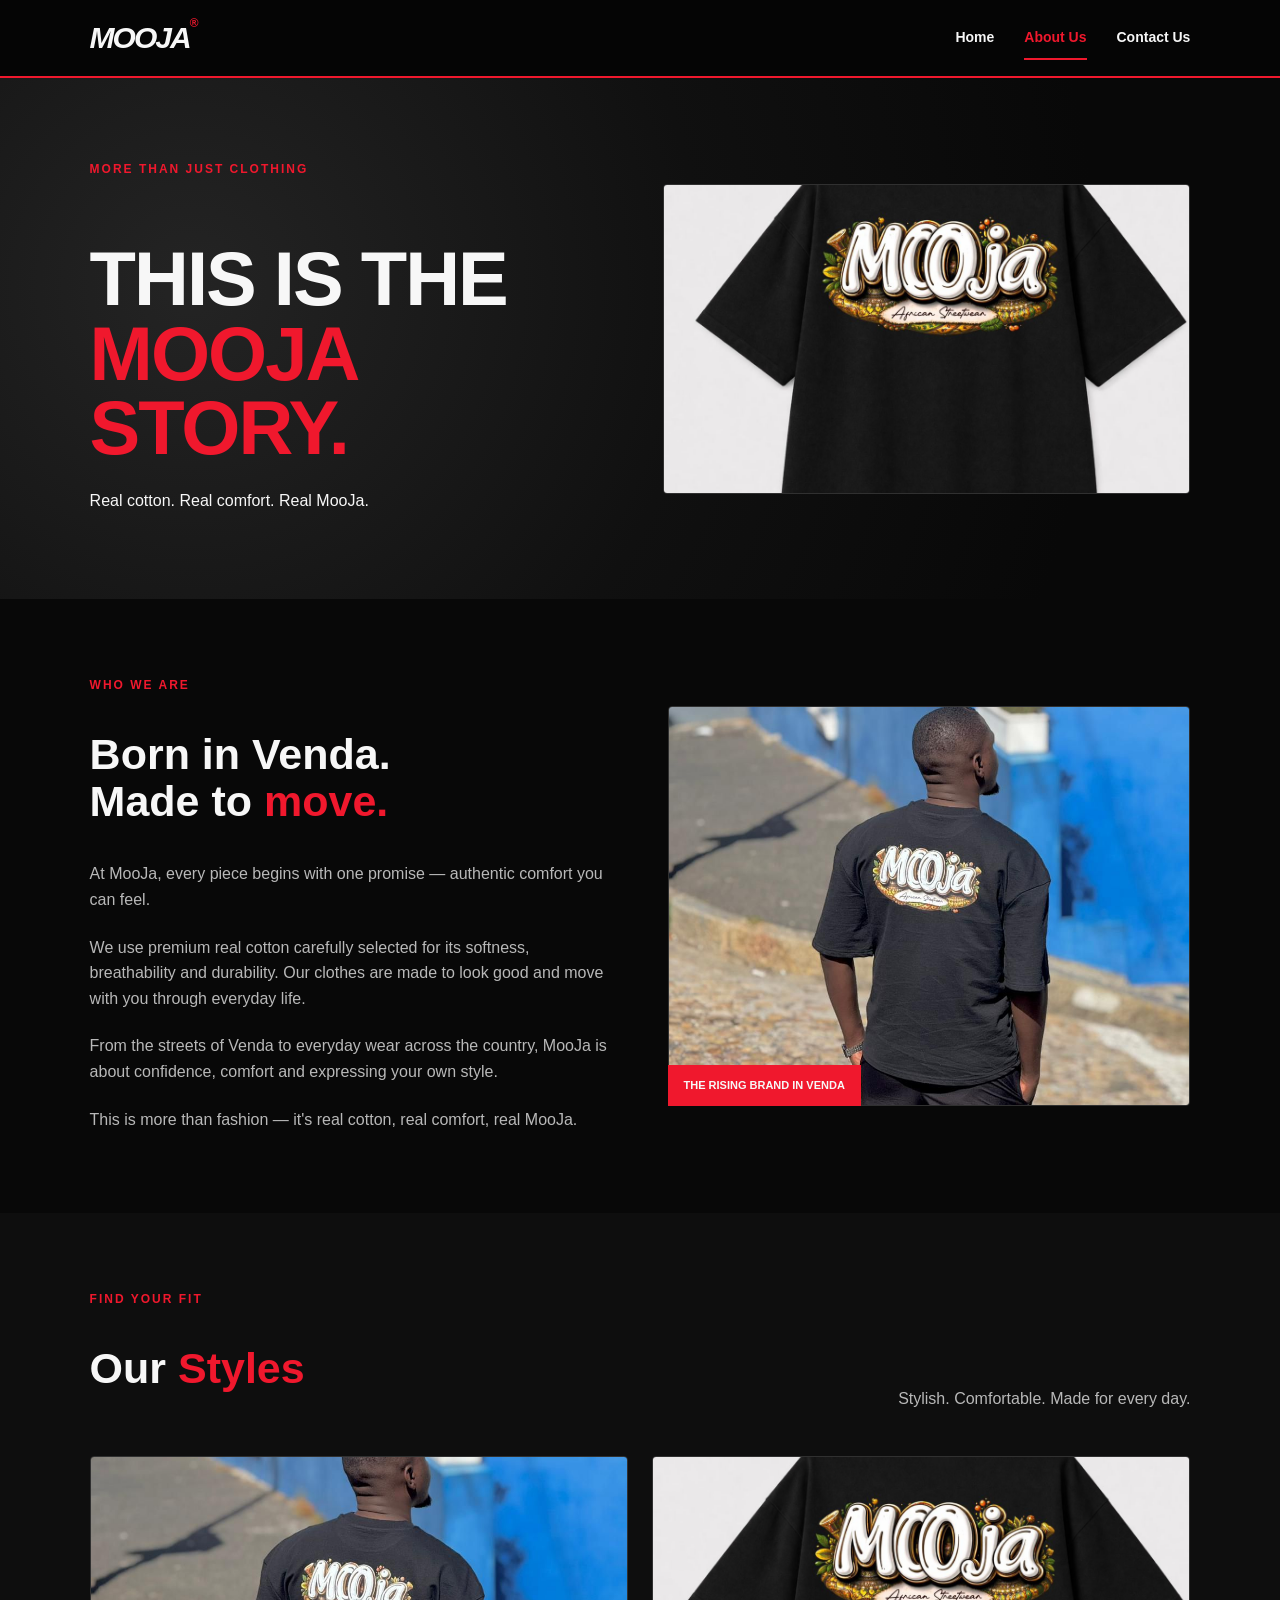
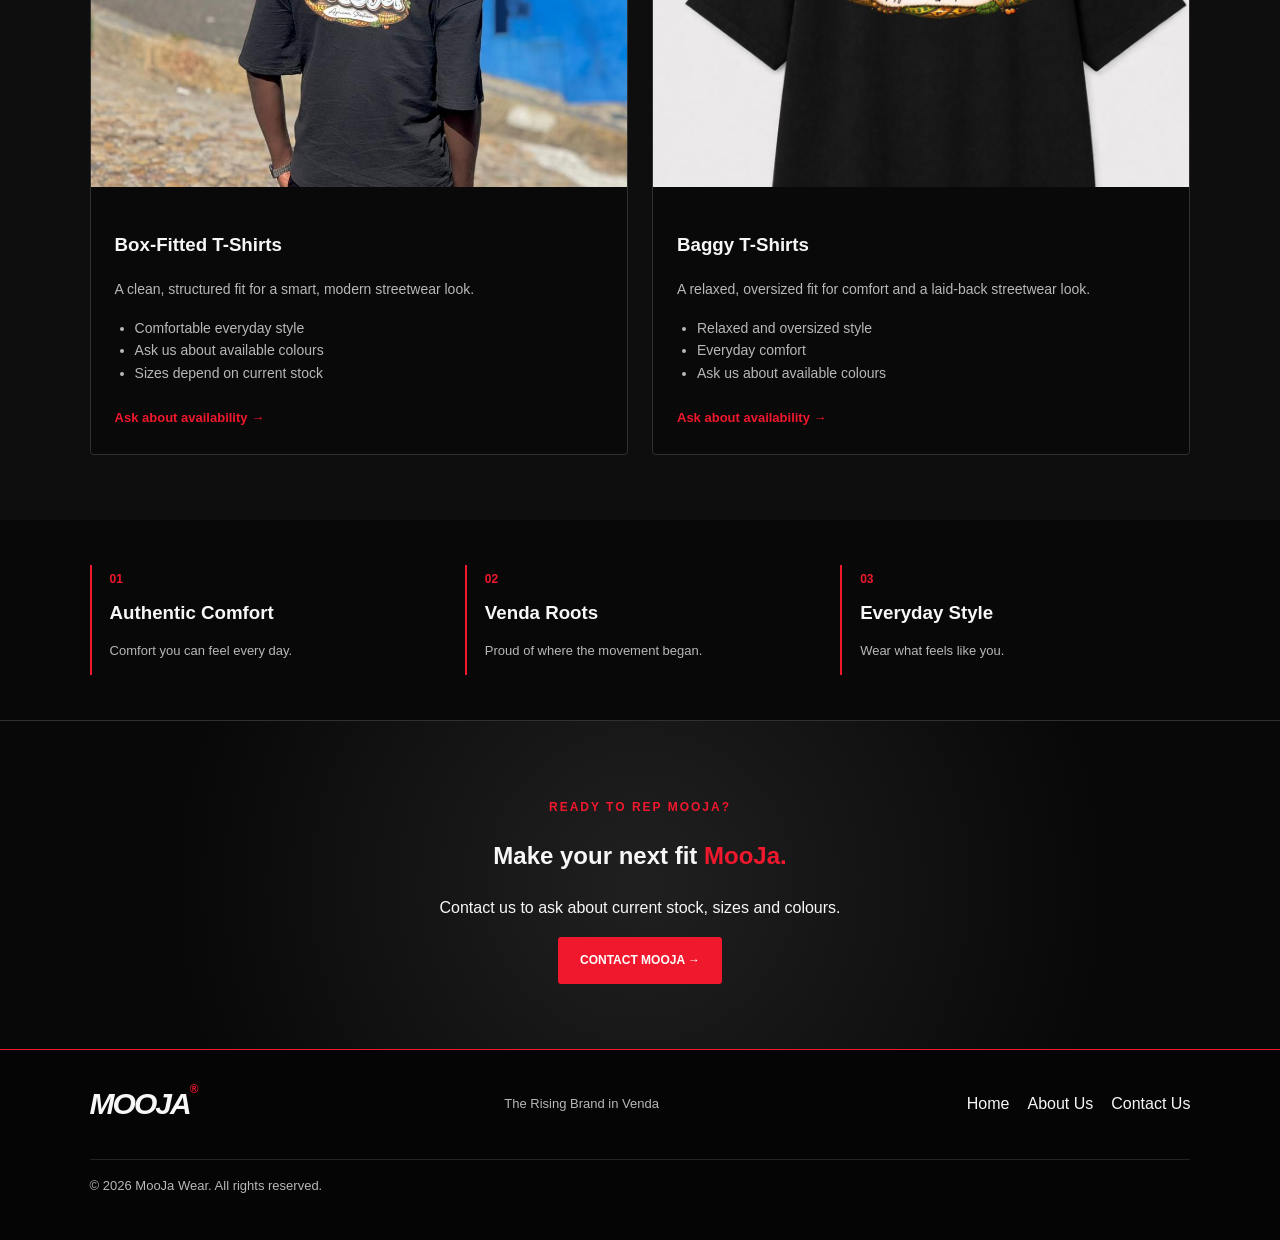
==== about.html @ 9d5554ba "Add MooJa website" ====
<!DOCTYPE html>
<html lang="en">

<head>

    <meta charset="UTF-8">

    <meta name="viewport"
          content="width=device-width, initial-scale=1.0">

    <title>About MooJa Wear</title>

    <link rel="stylesheet" href="mooja.css">

</head>


<body>


<header class="site-header">

    <a class="logo" href="index.html">
        MOOJA<span>®</span>
    </a>


    <nav>

        <a href="index.html">
            Home
        </a>

        <a class="active" href="about.html">
            About Us
        </a>

        <a href="contact.html">
            Contact Us
        </a>

    </nav>

</header>



<main>


<section class="page-banner">

    <div>

        <p class="eyebrow">
            MORE THAN JUST CLOTHING
        </p>

        <h1>
            THIS IS THE<br>
            <span>MOOJA STORY.</span>
        </h1>

        <p>
            Real cotton. Real comfort. Real MooJa.
        </p>

    </div>


    <img src="baggy.jpeg"
         alt="MooJa streetwear style">

</section>



<section class="story-section section">


    <div class="story-copy">

        <p class="eyebrow">
            WHO WE ARE
        </p>

        <h2>
            Born in Venda.<br>
            Made to <span>move.</span>
        </h2>


        <p>
            At MooJa, every piece begins with one promise —
            authentic comfort you can feel.
        </p>


        <p>
            We use premium real cotton carefully selected
            for its softness, breathability and durability.
            Our clothes are made to look good and move with
            you through everyday life.
        </p>


        <p>
            From the streets of Venda to everyday wear across
            the country, MooJa is about confidence, comfort
            and expressing your own style.
        </p>


        <p>
            This is more than fashion — it's real cotton,
            real comfort, real MooJa.
        </p>

    </div>



    <div class="story-image">

        <img src="sale.jpeg"
             alt="MooJa clothing">

        <span class="image-caption">
            THE RISING BRAND IN VENDA
        </span>

    </div>

</section>



<section class="section collection-section">


    <div class="section-heading">

        <div>

            <p class="eyebrow">
                FIND YOUR FIT
            </p>

            <h2>
                Our <span>Styles</span>
            </h2>

        </div>


        <p class="section-intro">
            Stylish. Comfortable. Made for every day.
        </p>

    </div>



    <div class="product-grid">


        <article class="product-card">

            <img src="sale.jpeg"
                 alt="MooJa box-fitted T-shirt">


            <div class="product-info">

                <h3>
                    Box-Fitted T-Shirts
                </h3>

                <p>
                    A clean, structured fit for a smart,
                    modern streetwear look.
                </p>


                <ul>

                    <li>
                        Comfortable everyday style
                    </li>

                    <li>
                        Ask us about available colours
                    </li>

                    <li>
                        Sizes depend on current stock
                    </li>

                </ul>


                <a class="text-link"
                   href="contact.html">

                    Ask about availability →

                </a>

            </div>

        </article>



        <article class="product-card">

            <img src="baggy.jpeg"
                 alt="MooJa baggy T-shirt">


            <div class="product-info">

                <h3>
                    Baggy T-Shirts
                </h3>

                <p>
                    A relaxed, oversized fit for comfort
                    and a laid-back streetwear look.
                </p>


                <ul>

                    <li>
                        Relaxed and oversized style
                    </li>

                    <li>
                        Everyday comfort
                    </li>

                    <li>
                        Ask us about available colours
                    </li>

                </ul>


                <a class="text-link"
                   href="contact.html">

                    Ask about availability →

                </a>

            </div>

        </article>


    </div>

</section>



<section class="values-strip">


    <div>

        <span>
            01
        </span>

        <h3>
            Authentic Comfort
        </h3>

        <p>
            Comfort you can feel every day.
        </p>

    </div>



    <div>

        <span>
            02
        </span>

        <h3>
            Venda Roots
        </h3>

        <p>
            Proud of where the movement began.
        </p>

    </div>



    <div>

        <span>
            03
        </span>

        <h3>
            Everyday Style
        </h3>

        <p>
            Wear what feels like you.
        </p>

    </div>


</section>



<section class="contact-cta">

    <p class="eyebrow">
        READY TO REP MOOJA?
    </p>

    <h2>
        Make your next fit <span>MooJa.</span>
    </h2>

    <p>
        Contact us to ask about current stock,
        sizes and colours.
    </p>

    <a class="button"
       href="contact.html">

        CONTACT MOOJA →

    </a>

</section>


</main>



<footer class="site-footer">


    <a class="logo" href="index.html">
        MOOJA<span>®</span>
    </a>


    <p>
        The Rising Brand in Venda
    </p>


    <div class="footer-links">

        <a href="index.html">
            Home
        </a>

        <a href="about.html">
            About Us
        </a>

        <a href="contact.html">
            Contact Us
        </a>

    </div>


    <p class="copyright">

        © <span class="year"></span>
        MooJa Wear.
        All rights reserved.

    </p>


</footer>


<script src="Mooja.js"></script>

</body>
</html>
---- mooja.css ----
* {
    box-sizing: border-box;
}

:root {
    --red: #f0182d;
    --black: #080808;
    --panel: #111111;
    --white: #f7f7f7;
    --muted: #b8b8b8;
    --line: #303030;
}

html {
    scroll-behavior: smooth;
}

body {
    margin: 0;
    font-family: Arial, Helvetica, sans-serif;
    background: var(--black);
    color: var(--white);
    line-height: 1.6;
}

img {
    display: block;
    width: 100%;
    object-fit: cover;
}

a {
    color: inherit;
    text-decoration: none;
}


/* NAVIGATION */

.site-header {
    min-height: 76px;
    padding: 14px 7%;
    background: #050505;
    border-bottom: 2px solid var(--red);

    display: flex;
    justify-content: space-between;
    align-items: center;
}

.logo {
    font-size: 30px;
    font-weight: 900;
    font-style: italic;
    letter-spacing: -2px;
}

.logo span {
    color: var(--red);
    font-size: 12px;
    vertical-align: top;
}


nav {
    display: flex;
    gap: 30px;
}


nav a {
    font-size: 14px;
    font-weight: bold;
    padding: 10px 0;
    border-bottom: 2px solid transparent;
}


nav a:hover,
nav a.active {
    color: var(--red);
    border-bottom-color: var(--red);
}



/* HERO */

.hero,
.page-banner,
.contact-hero {
    display: grid;
    grid-template-columns: 1fr 1fr;

    align-items: center;

    gap: 45px;

    padding: 70px 7%;

    background:
        radial-gradient(
            circle at 15% 40%,
            #242424 0,
            #101010 45%,
            #080808 80%
        );
}


.hero-content {
    max-width: 590px;
}


.eyebrow {
    color: var(--red);
    font-size: 12px;
    font-weight: 800;
    letter-spacing: 2px;
    margin-bottom: 12px;
}


h1 {
    font-size: clamp(42px, 6vw, 76px);
    line-height: 0.98;
    letter-spacing: -2px;
    margin-bottom: 22px;
}


h1 span,
h2 span {
    color: var(--red);
}


.hero-text {
    font-size: 21px;
    font-weight: bold;
}


.hero-description {
    max-width: 470px;
    color: var(--muted);
    margin-bottom: 28px;
}


.hero-image {
    height: 420px;
    overflow: hidden;
    border: 1px solid #3b3b3b;
    border-radius: 5px;
}


.hero-image img {
    height: 100%;
}



/* BUTTONS */

.button {
    display: inline-block;

    border: 0;
    border-radius: 3px;

    padding: 14px 22px;

    background: var(--red);
    color: white;

    font-size: 12px;
    font-weight: 800;

    cursor: pointer;

    transition: 0.25s;
}


.button:hover {
    background: white;
    color: black;
    transform: translateY(-2px);
}


.button-outline {
    background: transparent;
    border: 1px solid var(--red);
}



/* GENERAL SECTIONS */

.section {
    padding: 65px 7%;
}


.section-heading {
    display: flex;
    justify-content: space-between;
    align-items: end;

    gap: 25px;

    margin-bottom: 28px;
}


.section-heading h2,
.story-copy h2,
.contact-copy h2,
.contact-form-wrap h2 {
    font-size: clamp(30px, 4vw, 43px);
    line-height: 1.1;
}


.section-intro {
    color: var(--muted);
    max-width: 310px;
}



/* NEWS */

.news-grid {
    display: grid;
    grid-template-columns: repeat(3, 1fr);
    gap: 20px;
}


.news-card {
    background: var(--panel);

    border: 1px solid var(--line);

    overflow: hidden;

    border-radius: 4px;

    transition: 0.25s;
}


.news-card:hover,
.product-card:hover {
    transform: translateY(-5px);
    border-color: var(--red);
}


.news-card > img {
    height: 220px;
}


.card-content {
    padding: 22px;
}


.card-tag {
    color: var(--red);
    font-size: 11px;
    font-weight: 900;
    letter-spacing: 1px;
}


.news-card h3 {
    font-size: 20px;
}


.news-card p:not(.card-tag),
.product-card p,
.product-card li {
    color: var(--muted);
    font-size: 14px;
}


.text-link {
    display: inline-block;

    margin-top: 8px;

    color: var(--red);

    font-size: 13px;
    font-weight: bold;
}


.text-link:hover {
    color: white;
}


.news-message {
    padding: 28px;

    min-height: 100%;

    background:
        linear-gradient(
            145deg,
            #1c1c1c,
            #090909
        );
}


.message-mark {
    color: var(--red);

    font-size: 65px;

    font-weight: 900;

    font-style: italic;
}



/* BANNER */

.drop-banner {
    margin: 0 7% 70px;

    padding: 36px 40px;

    background:
        linear-gradient(
            110deg,
            #191919,
            #0b0b0b
        );

    border-left: 4px solid var(--red);

    display: flex;

    justify-content: space-between;

    align-items: center;

    gap: 25px;
}


.drop-banner h2 {
    font-size: 40px;
}



/* FOOTER */

.site-footer {
    padding: 30px 7%;

    border-top: 1px solid var(--red);

    display: flex;

    justify-content: space-between;

    align-items: center;

    flex-wrap: wrap;

    gap: 18px;

    background: #050505;
}


.site-footer p {
    color: var(--muted);
    font-size: 13px;
}


.footer-links {
    display: flex;
    gap: 18px;
}


.footer-links a:hover {
    color: var(--red);
}


.copyright {
    width: 100%;

    border-top: 1px solid #242424;

    padding-top: 16px;
}



/* ABOUT PAGE */

.page-banner {
    min-height: 350px;
}


.page-banner > img {
    height: 310px;

    border: 1px solid var(--line);

    border-radius: 4px;
}


.story-section {
    display: grid;

    grid-template-columns: 1fr 1fr;

    gap: 55px;

    align-items: center;
}


.story-copy p:not(.eyebrow) {
    color: var(--muted);

    margin-top: 22px;
}


.story-image {
    position: relative;
}


.story-image img {
    height: 400px;

    border-radius: 4px;

    border: 1px solid var(--line);
}


.image-caption {
    position: absolute;

    left: 0;
    bottom: 0;

    padding: 12px 16px;

    background: var(--red);

    font-size: 11px;

    font-weight: bold;
}


.collection-section {
    background: #0e0e0e;
}


.product-grid {
    display: grid;

    grid-template-columns: repeat(2, 1fr);

    gap: 24px;
}


.product-card {
    background: #090909;

    border: 1px solid var(--line);

    border-radius: 4px;

    overflow: hidden;

    transition: 0.25s;
}


.product-card > img {
    height: 330px;
}


.product-info {
    padding: 24px;
}


.product-info ul {
    padding-left: 20px;
}



/* VALUES */

.values-strip {
    padding: 45px 7%;

    display: grid;

    grid-template-columns: repeat(3, 1fr);

    gap: 25px;

    border-bottom: 1px solid var(--line);
}


.values-strip > div {
    padding-left: 18px;

    border-left: 2px solid var(--red);
}


.values-strip span {
    color: var(--red);

    font-size: 12px;

    font-weight: bold;
}


.values-strip h3 {
    margin: 8px 0;
}


.values-strip p {
    color: var(--muted);

    font-size: 13px;
}



/* CONTACT CTA */

.contact-cta,
.contact-bottom {
    text-align: center;

    padding: 65px 7%;

    background:
        radial-gradient(
            circle at center,
            #202020,
            #080808 70%
        );
}



/* CONTACT PAGE */

.contact-hero {
    min-height: 390px;
}


.contact-hero-copy > p:not(.eyebrow) {
    color: var(--muted);

    max-width: 460px;
}


.contact-hero-image {
    height: 330px;

    overflow: hidden;

    border-radius: 4px;

    border: 1px solid var(--line);
}


.contact-hero-image img {
    height: 100%;
}


.contact-layout {
    display: grid;

    grid-template-columns: 1fr 1fr;

    gap: 55px;

    align-items: start;
}


.contact-copy > p:not(.eyebrow),
.form-note {
    color: var(--muted);

    font-size: 14px;

    margin-top: 18px;
}


.contact-list {
    margin-top: 28px;
}


.contact-item {
    display: flex;

    gap: 16px;

    padding: 18px 0;

    border-bottom: 1px solid var(--line);
}


.contact-icon {
    width: 42px;
    height: 42px;

    display: grid;

    place-items: center;

    background: var(--red);

    border-radius: 50%;

    font-weight: 900;
}


.contact-item h3 {
    font-size: 16px;

    margin-bottom: 4px;
}


.contact-item p {
    color: var(--muted);

    font-size: 13px;
}


.contact-form-wrap {
    background: #111;

    border: 1px solid var(--line);

    border-radius: 4px;

    padding: 30px;
}


.contact-form-wrap form {
    margin-top: 25px;
}


.contact-form-wrap label {
    display: block;

    font-size: 13px;

    margin: 15px 0 7px;

    font-weight: bold;
}


.contact-form-wrap input,
.contact-form-wrap select,
.contact-form-wrap textarea {
    width: 100%;

    padding: 13px;

    background: #080808;

    color: white;

    border: 1px solid #3a3a3a;

    border-radius: 3px;

    font: inherit;
}


.contact-form-wrap input:focus,
.contact-form-wrap select:focus,
.contact-form-wrap textarea:focus {
    outline: 1px solid var(--red);

    border-color: var(--red);
}


.contact-form-wrap textarea {
    resize: vertical;
}


.contact-form-wrap button {
    margin-top: 20px;
}



/* MOBILE */

@media (max-width: 800px) {

    .site-header {
        padding: 18px 5%;
    }


    nav {
        gap: 15px;
    }


    nav a {
        font-size: 12px;
    }


    .hero,
    .page-banner,
    .contact-hero,
    .story-section,
    .contact-layout {
        grid-template-columns: 1fr;
    }


    .hero,
    .page-banner,
    .contact-hero,
    .section {
        padding-left: 5%;
        padding-right: 5%;
    }


    .hero-image {
        height: 330px;
    }


    .news-grid {
        grid-template-columns: 1fr 1fr;
    }


    .news-message {
        grid-column: 1 / -1;
    }


    .drop-banner {
        margin-left: 5%;
        margin-right: 5%;
    }


    .site-footer {
        padding-left: 5%;
        padding-right: 5%;
    }

}



/* SMALL PHONES */

@media (max-width: 520px) {

    .site-header {
        flex-direction: column;

        gap: 14px;
    }


    nav {
        width: 100%;

        justify-content: center;

        gap: 22px;
    }


    .news-grid,
    .product-grid,
    .values-strip {
        grid-template-columns: 1fr;
    }


    .news-message {
        grid-column: auto;
    }


    .section-heading,
    .drop-banner {
        align-items: flex-start;

        flex-direction: column;
    }


    .drop-banner {
        padding: 28px 22px;
    }


    .product-card > img {
        height: 270px;
    }


    .contact-form-wrap {
        padding: 22px;
    }


    .site-footer {
        flex-direction: column;

        text-align: center;
    }

}
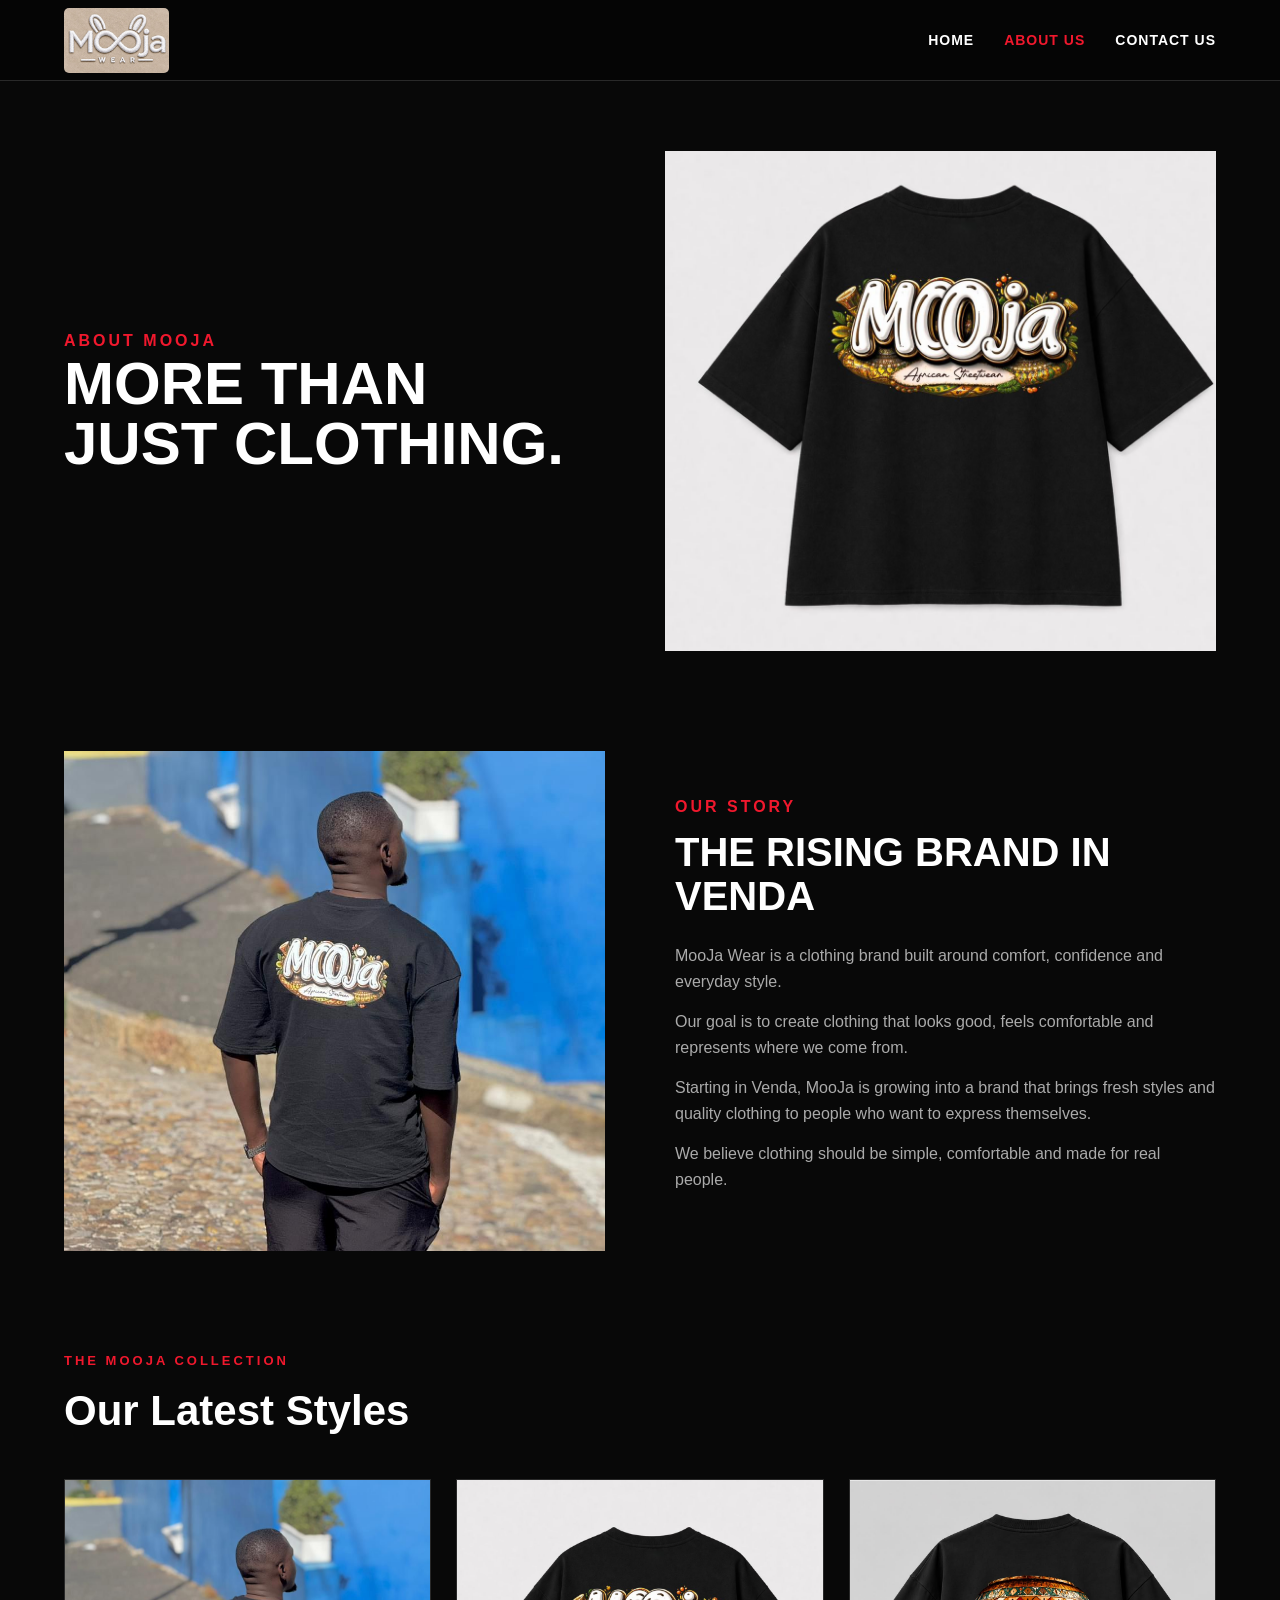
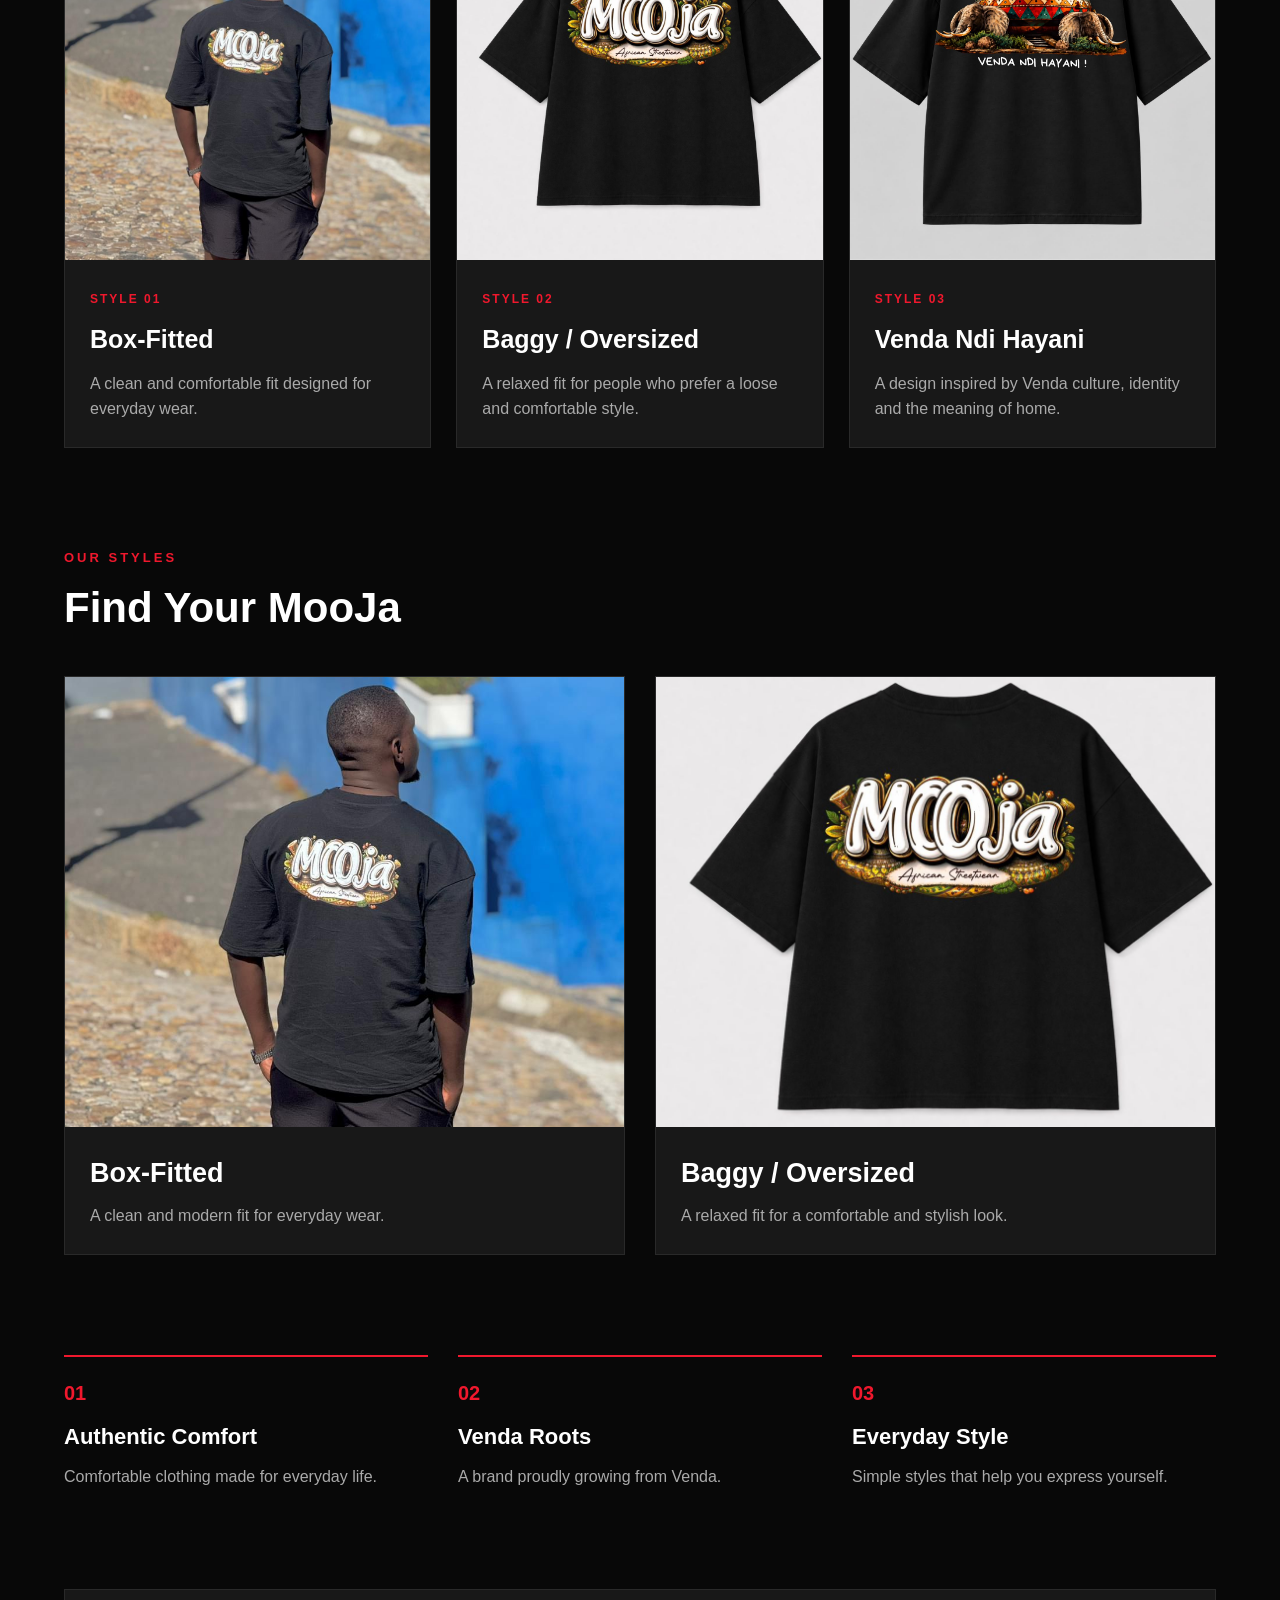
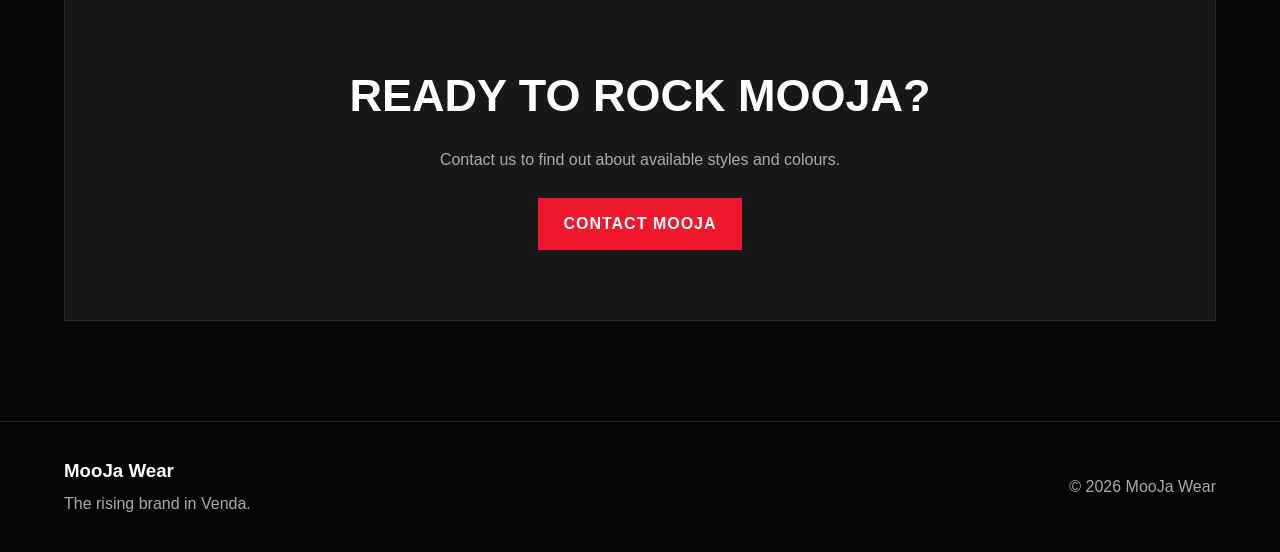
==== commit d117e5f7: "Update website" ====
--- a/about.html
+++ b/about.html
@@ -1,397 +1,276 @@
 <!DOCTYPE html>
 <html lang="en">
-
 <head>
-
     <meta charset="UTF-8">
-
-    <meta name="viewport"
-          content="width=device-width, initial-scale=1.0">
-
-    <title>About MooJa Wear</title>
-
+    <meta name="viewport" content="width=device-width, initial-scale=1.0">
+    <title>About Us | MooJa Wear</title>
     <link rel="stylesheet" href="mooja.css">
-
 </head>
 
-
 <body>
 
-
-<header class="site-header">
-
-    <a class="logo" href="index.html">
-        MOOJA<span>®</span>
-    </a>
-
-
-    <nav>
-
-        <a href="index.html">
-            Home
+<header>
+    <div class="nav-container">
+
+        <a class="logo" href="index.html">
+            <img src="logo.jpeg" alt="MooJa Wear Logo">
         </a>
 
-        <a class="active" href="about.html">
-            About Us
+        <nav>
+            <a href="index.html">Home</a>
+            <a href="about.html" class="active">About Us</a>
+            <a href="contact.html">Contact Us</a>
+        </nav>
+
+    </div>
+</header>
+
+
+<main>
+
+    <section class="page-banner">
+
+        <div>
+            <p>ABOUT MOOJA</p>
+
+            <h1>
+                MORE THAN<br>
+                JUST CLOTHING.
+            </h1>
+        </div>
+
+        <img src="baggy.jpeg" alt="MooJa Baggy T-shirt">
+
+    </section>
+
+
+    <section class="story">
+
+        <div class="story-image">
+            <img src="sale.jpeg" alt="MooJa T-shirt">
+        </div>
+
+        <div class="story-text">
+
+            <p class="small-title">OUR STORY</p>
+
+            <h2>
+                THE RISING BRAND IN VENDA
+            </h2>
+
+            <p>
+                MooJa Wear is a clothing brand built around comfort,
+                confidence and everyday style.
+            </p>
+
+            <p>
+                Our goal is to create clothing that looks good,
+                feels comfortable and represents where we come from.
+            </p>
+
+            <p>
+                Starting in Venda, MooJa is growing into a brand
+                that brings fresh styles and quality clothing to
+                people who want to express themselves.
+            </p>
+
+            <p>
+                We believe clothing should be simple, comfortable
+                and made for real people.
+            </p>
+
+        </div>
+
+    </section>
+
+
+    <!-- MOOJA COLLECTION -->
+
+    <section class="collection">
+
+        <div class="section-title">
+            <p>THE MOOJA COLLECTION</p>
+            <h2>Our Latest Styles</h2>
+        </div>
+
+
+        <div class="collection-grid">
+
+            <div class="collection-card">
+
+                <img src="sale.jpeg" alt="MooJa Box-Fitted T-shirt">
+
+                <div class="collection-info">
+                    <span>STYLE 01</span>
+                    <h3>Box-Fitted</h3>
+
+                    <p>
+                        A clean and comfortable fit designed
+                        for everyday wear.
+                    </p>
+                </div>
+
+            </div>
+
+
+            <div class="collection-card">
+
+                <img src="baggy.jpeg" alt="MooJa Baggy T-shirt">
+
+                <div class="collection-info">
+                    <span>STYLE 02</span>
+                    <h3>Baggy / Oversized</h3>
+
+                    <p>
+                        A relaxed fit for people who prefer
+                        a loose and comfortable style.
+                    </p>
+                </div>
+
+            </div>
+
+
+            <div class="collection-card">
+
+                <img src="muvhu.jpeg" alt="MooJa Venda Ndi Hayani T-shirt">
+
+                <div class="collection-info">
+                    <span>STYLE 03</span>
+                    <h3>Venda Ndi Hayani</h3>
+
+                    <p>
+                        A design inspired by Venda culture,
+                        identity and the meaning of home.
+                    </p>
+                </div>
+
+            </div>
+
+        </div>
+
+    </section>
+
+
+    <!-- OUR STYLES -->
+
+    <section class="styles-section">
+
+        <div class="section-title">
+            <p>OUR STYLES</p>
+            <h2>Find Your MooJa</h2>
+        </div>
+
+
+        <div class="styles-container">
+
+            <div class="style-card">
+
+                <img src="sale.jpeg" alt="Box-Fitted T-shirt">
+
+                <div>
+                    <h3>Box-Fitted</h3>
+
+                    <p>
+                        A clean and modern fit for everyday wear.
+                    </p>
+                </div>
+
+            </div>
+
+
+            <div class="style-card">
+
+                <img src="baggy.jpeg" alt="Baggy T-shirt">
+
+                <div>
+                    <h3>Baggy / Oversized</h3>
+
+                    <p>
+                        A relaxed fit for a comfortable and stylish look.
+                    </p>
+                </div>
+
+            </div>
+
+        </div>
+
+    </section>
+
+
+    <!-- BRAND VALUES -->
+
+    <section class="values">
+
+        <div class="value">
+            <h3>01</h3>
+
+            <h4>Authentic Comfort</h4>
+
+            <p>
+                Comfortable clothing made for everyday life.
+            </p>
+        </div>
+
+
+        <div class="value">
+            <h3>02</h3>
+
+            <h4>Venda Roots</h4>
+
+            <p>
+                A brand proudly growing from Venda.
+            </p>
+        </div>
+
+
+        <div class="value">
+            <h3>03</h3>
+
+            <h4>Everyday Style</h4>
+
+            <p>
+                Simple styles that help you express yourself.
+            </p>
+        </div>
+
+    </section>
+
+
+    <!-- CONTACT -->
+
+    <section class="about-cta">
+
+        <h2>
+            READY TO ROCK MOOJA?
+        </h2>
+
+        <p>
+            Contact us to find out about available styles and colours.
+        </p>
+
+        <a href="contact.html" class="main-button">
+            Contact MooJa
         </a>
 
-        <a href="contact.html">
-            Contact Us
-        </a>
-
-    </nav>
-
-</header>
-
-
-
-<main>
-
-
-<section class="page-banner">
-
-    <div>
-
-        <p class="eyebrow">
-            MORE THAN JUST CLOTHING
-        </p>
-
-        <h1>
-            THIS IS THE<br>
-            <span>MOOJA STORY.</span>
-        </h1>
-
-        <p>
-            Real cotton. Real comfort. Real MooJa.
-        </p>
+    </section>
+
+</main>
+
+
+<footer>
+
+    <div class="footer-container">
+
+        <div>
+            <h3>MooJa Wear</h3>
+            <p>The rising brand in Venda.</p>
+        </div>
+
+        <div>
+            <p>© <span class="year"></span> MooJa Wear</p>
+        </div>
 
     </div>
-
-
-    <img src="baggy.jpeg"
-         alt="MooJa streetwear style">
-
-</section>
-
-
-
-<section class="story-section section">
-
-
-    <div class="story-copy">
-
-        <p class="eyebrow">
-            WHO WE ARE
-        </p>
-
-        <h2>
-            Born in Venda.<br>
-            Made to <span>move.</span>
-        </h2>
-
-
-        <p>
-            At MooJa, every piece begins with one promise —
-            authentic comfort you can feel.
-        </p>
-
-
-        <p>
-            We use premium real cotton carefully selected
-            for its softness, breathability and durability.
-            Our clothes are made to look good and move with
-            you through everyday life.
-        </p>
-
-
-        <p>
-            From the streets of Venda to everyday wear across
-            the country, MooJa is about confidence, comfort
-            and expressing your own style.
-        </p>
-
-
-        <p>
-            This is more than fashion — it's real cotton,
-            real comfort, real MooJa.
-        </p>
-
-    </div>
-
-
-
-    <div class="story-image">
-
-        <img src="sale.jpeg"
-             alt="MooJa clothing">
-
-        <span class="image-caption">
-            THE RISING BRAND IN VENDA
-        </span>
-
-    </div>
-
-</section>
-
-
-
-<section class="section collection-section">
-
-
-    <div class="section-heading">
-
-        <div>
-
-            <p class="eyebrow">
-                FIND YOUR FIT
-            </p>
-
-            <h2>
-                Our <span>Styles</span>
-            </h2>
-
-        </div>
-
-
-        <p class="section-intro">
-            Stylish. Comfortable. Made for every day.
-        </p>
-
-    </div>
-
-
-
-    <div class="product-grid">
-
-
-        <article class="product-card">
-
-            <img src="sale.jpeg"
-                 alt="MooJa box-fitted T-shirt">
-
-
-            <div class="product-info">
-
-                <h3>
-                    Box-Fitted T-Shirts
-                </h3>
-
-                <p>
-                    A clean, structured fit for a smart,
-                    modern streetwear look.
-                </p>
-
-
-                <ul>
-
-                    <li>
-                        Comfortable everyday style
-                    </li>
-
-                    <li>
-                        Ask us about available colours
-                    </li>
-
-                    <li>
-                        Sizes depend on current stock
-                    </li>
-
-                </ul>
-
-
-                <a class="text-link"
-                   href="contact.html">
-
-                    Ask about availability →
-
-                </a>
-
-            </div>
-
-        </article>
-
-
-
-        <article class="product-card">
-
-            <img src="baggy.jpeg"
-                 alt="MooJa baggy T-shirt">
-
-
-            <div class="product-info">
-
-                <h3>
-                    Baggy T-Shirts
-                </h3>
-
-                <p>
-                    A relaxed, oversized fit for comfort
-                    and a laid-back streetwear look.
-                </p>
-
-
-                <ul>
-
-                    <li>
-                        Relaxed and oversized style
-                    </li>
-
-                    <li>
-                        Everyday comfort
-                    </li>
-
-                    <li>
-                        Ask us about available colours
-                    </li>
-
-                </ul>
-
-
-                <a class="text-link"
-                   href="contact.html">
-
-                    Ask about availability →
-
-                </a>
-
-            </div>
-
-        </article>
-
-
-    </div>
-
-</section>
-
-
-
-<section class="values-strip">
-
-
-    <div>
-
-        <span>
-            01
-        </span>
-
-        <h3>
-            Authentic Comfort
-        </h3>
-
-        <p>
-            Comfort you can feel every day.
-        </p>
-
-    </div>
-
-
-
-    <div>
-
-        <span>
-            02
-        </span>
-
-        <h3>
-            Venda Roots
-        </h3>
-
-        <p>
-            Proud of where the movement began.
-        </p>
-
-    </div>
-
-
-
-    <div>
-
-        <span>
-            03
-        </span>
-
-        <h3>
-            Everyday Style
-        </h3>
-
-        <p>
-            Wear what feels like you.
-        </p>
-
-    </div>
-
-
-</section>
-
-
-
-<section class="contact-cta">
-
-    <p class="eyebrow">
-        READY TO REP MOOJA?
-    </p>
-
-    <h2>
-        Make your next fit <span>MooJa.</span>
-    </h2>
-
-    <p>
-        Contact us to ask about current stock,
-        sizes and colours.
-    </p>
-
-    <a class="button"
-       href="contact.html">
-
-        CONTACT MOOJA →
-
-    </a>
-
-</section>
-
-
-</main>
-
-
-
-<footer class="site-footer">
-
-
-    <a class="logo" href="index.html">
-        MOOJA<span>®</span>
-    </a>
-
-
-    <p>
-        The Rising Brand in Venda
-    </p>
-
-
-    <div class="footer-links">
-
-        <a href="index.html">
-            Home
-        </a>
-
-        <a href="about.html">
-            About Us
-        </a>
-
-        <a href="contact.html">
-            Contact Us
-        </a>
-
-    </div>
-
-
-    <p class="copyright">
-
-        © <span class="year"></span>
-        MooJa Wear.
-        All rights reserved.
-
-    </p>
-
 
 </footer>
 
--- a/mooja.css
+++ b/mooja.css
@@ -1,22 +1,20 @@
 * {
+    margin: 0;
+    padding: 0;
     box-sizing: border-box;
 }
 
 :root {
     --red: #f0182d;
     --black: #080808;
-    --panel: #111111;
-    --white: #f7f7f7;
-    --muted: #b8b8b8;
-    --line: #303030;
-}
-
-html {
-    scroll-behavior: smooth;
+    --dark: #111111;
+    --panel: #181818;
+    --white: #ffffff;
+    --gray: #aaaaaa;
+    --line: #292929;
 }
 
 body {
-    margin: 0;
     font-family: Arial, Helvetica, sans-serif;
     background: var(--black);
     color: var(--white);
@@ -24,9 +22,8 @@
 }
 
 img {
+    max-width: 100%;
     display: block;
-    width: 100%;
-    object-fit: cover;
 }
 
 a {
@@ -35,733 +32,584 @@
 }
 
 
+/* HEADER */
+
+header {
+    background: #050505;
+    border-bottom: 1px solid var(--line);
+    position: sticky;
+    top: 0;
+    z-index: 100;
+}
+
+.nav-container {
+    width: 90%;
+    max-width: 1200px;
+    margin: auto;
+    min-height: 80px;
+
+    display: flex;
+    align-items: center;
+    justify-content: space-between;
+}
+
+
+/* LOGO */
+
+.logo {
+    display: flex;
+    align-items: center;
+}
+
+.logo img {
+    width: 105px;
+    height: 65px;
+    object-fit: cover;
+    object-position: center;
+    border-radius: 5px;
+}
+
+
 /* NAVIGATION */
-
-.site-header {
-    min-height: 76px;
-    padding: 14px 7%;
-    background: #050505;
-    border-bottom: 2px solid var(--red);
-
-    display: flex;
-    justify-content: space-between;
-    align-items: center;
-}
-
-.logo {
-    font-size: 30px;
-    font-weight: 900;
-    font-style: italic;
-    letter-spacing: -2px;
-}
-
-.logo span {
-    color: var(--red);
-    font-size: 12px;
-    vertical-align: top;
-}
-
 
 nav {
     display: flex;
     gap: 30px;
 }
 
-
 nav a {
     font-size: 14px;
     font-weight: bold;
-    padding: 10px 0;
-    border-bottom: 2px solid transparent;
-}
-
+    text-transform: uppercase;
+    letter-spacing: 1px;
+    transition: 0.3s;
+}
 
 nav a:hover,
 nav a.active {
     color: var(--red);
-    border-bottom-color: var(--red);
-}
-
+}
 
 
 /* HERO */
 
-.hero,
-.page-banner,
-.contact-hero {
+.hero {
+    width: 90%;
+    max-width: 1200px;
+    min-height: 650px;
+    margin: auto;
+
     display: grid;
     grid-template-columns: 1fr 1fr;
-
     align-items: center;
-
-    gap: 45px;
-
-    padding: 70px 7%;
-
-    background:
-        radial-gradient(
-            circle at 15% 40%,
-            #242424 0,
-            #101010 45%,
-            #080808 80%
-        );
-}
-
-
-.hero-content {
-    max-width: 590px;
-}
-
-
-.eyebrow {
-    color: var(--red);
-    font-size: 12px;
-    font-weight: 800;
-    letter-spacing: 2px;
-    margin-bottom: 12px;
-}
-
-
-h1 {
-    font-size: clamp(42px, 6vw, 76px);
-    line-height: 0.98;
-    letter-spacing: -2px;
-    margin-bottom: 22px;
-}
-
-
-h1 span,
-h2 span {
-    color: var(--red);
-}
-
-
-.hero-text {
-    font-size: 21px;
-    font-weight: bold;
-}
-
-
-.hero-description {
-    max-width: 470px;
-    color: var(--muted);
-    margin-bottom: 28px;
-}
-
-
-.hero-image {
-    height: 420px;
-    overflow: hidden;
-    border: 1px solid #3b3b3b;
-    border-radius: 5px;
-}
-
+    gap: 60px;
+}
+
+.hero-text .small-title {
+    color: var(--red);
+    font-weight: bold;
+    letter-spacing: 3px;
+    margin-bottom: 15px;
+}
+
+.hero h1 {
+    font-size: 64px;
+    line-height: 1;
+    margin-bottom: 25px;
+}
+
+.hero-text > p:not(.small-title) {
+    color: var(--gray);
+    font-size: 18px;
+    margin-bottom: 30px;
+}
 
 .hero-image img {
-    height: 100%;
-}
-
-
-
-/* BUTTONS */
-
-.button {
+    width: 100%;
+    max-height: 550px;
+    object-fit: cover;
+}
+
+
+/* BUTTON */
+
+.main-button {
     display: inline-block;
-
-    border: 0;
-    border-radius: 3px;
-
-    padding: 14px 22px;
-
     background: var(--red);
     color: white;
-
-    font-size: 12px;
-    font-weight: 800;
-
+    padding: 13px 25px;
+    border: none;
+    font-weight: bold;
+    text-transform: uppercase;
+    letter-spacing: 1px;
     cursor: pointer;
-
-    transition: 0.25s;
-}
-
-
-.button:hover {
+    transition: 0.3s;
+}
+
+.main-button:hover {
     background: white;
     color: black;
-    transform: translateY(-2px);
-}
-
-
-.button-outline {
-    background: transparent;
-    border: 1px solid var(--red);
-}
-
-
-
-/* GENERAL SECTIONS */
-
-.section {
-    padding: 65px 7%;
-}
-
-
-.section-heading {
-    display: flex;
-    justify-content: space-between;
-    align-items: end;
-
+}
+
+
+/* NEWS */
+
+.news {
+    width: 90%;
+    max-width: 1200px;
+    margin: 80px auto;
+}
+
+.section-title {
+    margin-bottom: 35px;
+}
+
+.section-title p {
+    color: var(--red);
+    font-size: 13px;
+    font-weight: bold;
+    letter-spacing: 3px;
+}
+
+.section-title h2 {
+    font-size: 42px;
+    margin-top: 5px;
+}
+
+.news-container {
+    display: grid;
+    grid-template-columns: repeat(3, 1fr);
     gap: 25px;
-
-    margin-bottom: 28px;
-}
-
-
-.section-heading h2,
-.story-copy h2,
-.contact-copy h2,
-.contact-form-wrap h2 {
-    font-size: clamp(30px, 4vw, 43px);
-    line-height: 1.1;
-}
-
-
-.section-intro {
-    color: var(--muted);
-    max-width: 310px;
-}
-
-
-
-/* NEWS */
-
-.news-grid {
-    display: grid;
-    grid-template-columns: repeat(3, 1fr);
-    gap: 20px;
-}
-
+}
 
 .news-card {
     background: var(--panel);
-
     border: 1px solid var(--line);
-
-    overflow: hidden;
-
-    border-radius: 4px;
-
-    transition: 0.25s;
-}
-
-
-.news-card:hover,
-.product-card:hover {
-    transform: translateY(-5px);
+}
+
+.news-card img {
+    width: 100%;
+    height: 280px;
+    object-fit: cover;
+}
+
+.news-content {
+    padding: 25px;
+}
+
+.news-content span {
+    color: var(--red);
+    font-size: 12px;
+    font-weight: bold;
+    letter-spacing: 2px;
+}
+
+.news-content h3 {
+    font-size: 25px;
+    margin: 8px 0 12px;
+}
+
+.news-content p {
+    color: var(--gray);
+}
+
+.text-button {
+    display: inline-block;
+    margin-top: 20px;
+    color: var(--red);
+    font-weight: bold;
+}
+
+.text-button:hover {
+    color: white;
+}
+
+.brand-message {
+    min-height: 360px;
+    display: flex;
+    flex-direction: column;
+    justify-content: center;
+}
+
+
+/* DROP BANNER */
+
+.drop-banner {
+    width: 90%;
+    max-width: 1200px;
+    margin: 80px auto;
+
+    padding: 60px;
+    background: var(--red);
+
+    display: flex;
+    align-items: center;
+    justify-content: space-between;
+    gap: 30px;
+}
+
+.drop-banner p {
+    font-size: 13px;
+    font-weight: bold;
+    letter-spacing: 3px;
+}
+
+.drop-banner h2 {
+    font-size: 45px;
+    line-height: 1.1;
+    margin-top: 10px;
+}
+
+.drop-banner .main-button {
+    background: black;
+}
+
+.drop-banner .main-button:hover {
+    background: white;
+    color: black;
+}
+
+
+/* PAGE BANNER */
+
+.page-banner {
+    width: 90%;
+    max-width: 1200px;
+    margin: 70px auto;
+
+    display: grid;
+    grid-template-columns: 1fr 1fr;
+    gap: 50px;
+    align-items: center;
+}
+
+.page-banner p {
+    color: var(--red);
+    font-weight: bold;
+    letter-spacing: 3px;
+}
+
+.page-banner h1 {
+    font-size: 60px;
+    line-height: 1;
+}
+
+.page-banner img {
+    width: 100%;
+    height: 500px;
+    object-fit: cover;
+}
+
+
+/* STORY */
+
+.story {
+    width: 90%;
+    max-width: 1200px;
+    margin: 100px auto;
+
+    display: grid;
+    grid-template-columns: 1fr 1fr;
+    gap: 70px;
+    align-items: center;
+}
+
+.story-image img {
+    width: 100%;
+    height: 500px;
+    object-fit: cover;
+}
+
+.story-text .small-title {
+    color: var(--red);
+    font-weight: bold;
+    letter-spacing: 3px;
+}
+
+.story-text h2 {
+    font-size: 40px;
+    line-height: 1.1;
+    margin: 10px 0 25px;
+}
+
+.story-text p:not(.small-title) {
+    color: var(--gray);
+    margin-bottom: 15px;
+}
+
+
+/* STYLES */
+
+.styles-section {
+    width: 90%;
+    max-width: 1200px;
+    margin: 100px auto;
+}
+
+.styles-container {
+    display: grid;
+    grid-template-columns: 1fr 1fr;
+    gap: 30px;
+}
+
+.style-card {
+    background: var(--panel);
+    border: 1px solid var(--line);
+}
+
+.style-card img {
+    width: 100%;
+    height: 450px;
+    object-fit: cover;
+}
+
+.style-card div {
+    padding: 25px;
+}
+
+.style-card h3 {
+    font-size: 27px;
+    margin-bottom: 8px;
+}
+
+.style-card p {
+    color: var(--gray);
+}
+
+
+/* VALUES */
+
+.values {
+    width: 90%;
+    max-width: 1200px;
+    margin: 100px auto;
+
+    display: grid;
+    grid-template-columns: repeat(3, 1fr);
+    gap: 30px;
+}
+
+.value {
+    border-top: 2px solid var(--red);
+    padding-top: 20px;
+}
+
+.value h3 {
+    color: var(--red);
+    font-size: 20px;
+}
+
+.value h4 {
+    font-size: 22px;
+    margin: 10px 0;
+}
+
+.value p {
+    color: var(--gray);
+}
+
+
+/* ABOUT CTA */
+
+.about-cta {
+    width: 90%;
+    max-width: 1200px;
+    margin: 100px auto;
+    padding: 70px 30px;
+
+    text-align: center;
+    background: var(--panel);
+    border: 1px solid var(--line);
+}
+
+.about-cta h2 {
+    font-size: 45px;
+}
+
+.about-cta p {
+    color: var(--gray);
+    margin: 15px 0 25px;
+}
+
+
+/* CONTACT HERO */
+
+.contact-hero {
+    width: 90%;
+    max-width: 1200px;
+    margin: 70px auto;
+
+    display: grid;
+    grid-template-columns: 1fr 1fr;
+    gap: 60px;
+    align-items: center;
+}
+
+.contact-hero .small-title {
+    color: var(--red);
+    font-weight: bold;
+    letter-spacing: 3px;
+}
+
+.contact-hero h1 {
+    font-size: 60px;
+    line-height: 1;
+    margin: 10px 0 25px;
+}
+
+.contact-hero p:not(.small-title) {
+    color: var(--gray);
+}
+
+.contact-hero img {
+    width: 100%;
+    height: 500px;
+    object-fit: cover;
+}
+
+
+/* CONTACT SECTION */
+
+.contact-section {
+    width: 90%;
+    max-width: 1200px;
+    margin: 100px auto;
+
+    display: grid;
+    grid-template-columns: 1fr 1fr;
+    gap: 70px;
+}
+
+.contact-info .small-title {
+    color: var(--red);
+    font-weight: bold;
+    letter-spacing: 3px;
+}
+
+.contact-info h2 {
+    font-size: 45px;
+    margin: 10px 0;
+}
+
+.contact-info > p {
+    color: var(--gray);
+    margin-bottom: 30px;
+}
+
+.contact-item {
+    border-bottom: 1px solid var(--line);
+    padding: 18px 0;
+}
+
+.contact-item h3 {
+    margin-bottom: 5px;
+}
+
+.contact-item p {
+    color: var(--gray);
+}
+
+
+/* CONTACT FORM */
+
+.contact-form-container {
+    background: var(--panel);
+    padding: 35px;
+    border: 1px solid var(--line);
+}
+
+.contact-form-container h2 {
+    font-size: 30px;
+    margin-bottom: 25px;
+}
+
+form {
+    display: flex;
+    flex-direction: column;
+}
+
+form label {
+    font-weight: bold;
+    margin-bottom: 7px;
+}
+
+form input,
+form textarea {
+    width: 100%;
+    padding: 13px;
+    margin-bottom: 20px;
+
+    background: #0b0b0b;
+    color: white;
+    border: 1px solid var(--line);
+
+    font-family: inherit;
+    font-size: 15px;
+}
+
+form input:focus,
+form textarea:focus {
+    outline: none;
     border-color: var(--red);
 }
 
-
-.news-card > img {
-    height: 220px;
-}
-
-
-.card-content {
-    padding: 22px;
-}
-
-
-.card-tag {
-    color: var(--red);
-    font-size: 11px;
-    font-weight: 900;
-    letter-spacing: 1px;
-}
-
-
-.news-card h3 {
-    font-size: 20px;
-}
-
-
-.news-card p:not(.card-tag),
-.product-card p,
-.product-card li {
-    color: var(--muted);
-    font-size: 14px;
-}
-
-
-.text-link {
-    display: inline-block;
-
-    margin-top: 8px;
-
-    color: var(--red);
-
-    font-size: 13px;
-    font-weight: bold;
-}
-
-
-.text-link:hover {
-    color: white;
-}
-
-
-.news-message {
-    padding: 28px;
-
-    min-height: 100%;
-
-    background:
-        linear-gradient(
-            145deg,
-            #1c1c1c,
-            #090909
-        );
-}
-
-
-.message-mark {
-    color: var(--red);
-
-    font-size: 65px;
-
-    font-weight: 900;
-
-    font-style: italic;
-}
-
-
-
-/* BANNER */
-
-.drop-banner {
-    margin: 0 7% 70px;
-
-    padding: 36px 40px;
-
-    background:
-        linear-gradient(
-            110deg,
-            #191919,
-            #0b0b0b
-        );
-
-    border-left: 4px solid var(--red);
+form textarea {
+    resize: vertical;
+}
+
+form .main-button {
+    align-self: flex-start;
+}
+
+
+/* FOOTER */
+
+footer {
+    background: #050505;
+    border-top: 1px solid var(--line);
+    margin-top: 80px;
+}
+
+.footer-container {
+    width: 90%;
+    max-width: 1200px;
+    min-height: 130px;
+    margin: auto;
 
     display: flex;
-
+    align-items: center;
     justify-content: space-between;
-
-    align-items: center;
-
-    gap: 25px;
-}
-
-
-.drop-banner h2 {
-    font-size: 40px;
-}
-
-
-
-/* FOOTER */
-
-.site-footer {
-    padding: 30px 7%;
-
-    border-top: 1px solid var(--red);
-
-    display: flex;
-
-    justify-content: space-between;
-
-    align-items: center;
-
-    flex-wrap: wrap;
-
-    gap: 18px;
-
-    background: #050505;
-}
-
-
-.site-footer p {
-    color: var(--muted);
-    font-size: 13px;
-}
-
-
-.footer-links {
-    display: flex;
-    gap: 18px;
-}
-
-
-.footer-links a:hover {
-    color: var(--red);
-}
-
-
-.copyright {
-    width: 100%;
-
-    border-top: 1px solid #242424;
-
-    padding-top: 16px;
-}
-
-
-
-/* ABOUT PAGE */
-
-.page-banner {
-    min-height: 350px;
-}
-
-
-.page-banner > img {
-    height: 310px;
-
-    border: 1px solid var(--line);
-
-    border-radius: 4px;
-}
-
-
-.story-section {
-    display: grid;
-
-    grid-template-columns: 1fr 1fr;
-
-    gap: 55px;
-
-    align-items: center;
-}
-
-
-.story-copy p:not(.eyebrow) {
-    color: var(--muted);
-
-    margin-top: 22px;
-}
-
-
-.story-image {
-    position: relative;
-}
-
-
-.story-image img {
-    height: 400px;
-
-    border-radius: 4px;
-
-    border: 1px solid var(--line);
-}
-
-
-.image-caption {
-    position: absolute;
-
-    left: 0;
-    bottom: 0;
-
-    padding: 12px 16px;
-
-    background: var(--red);
-
-    font-size: 11px;
-
-    font-weight: bold;
-}
-
-
-.collection-section {
-    background: #0e0e0e;
-}
-
-
-.product-grid {
-    display: grid;
-
-    grid-template-columns: repeat(2, 1fr);
-
-    gap: 24px;
-}
-
-
-.product-card {
-    background: #090909;
-
-    border: 1px solid var(--line);
-
-    border-radius: 4px;
-
-    overflow: hidden;
-
-    transition: 0.25s;
-}
-
-
-.product-card > img {
-    height: 330px;
-}
-
-
-.product-info {
-    padding: 24px;
-}
-
-
-.product-info ul {
-    padding-left: 20px;
-}
-
-
-
-/* VALUES */
-
-.values-strip {
-    padding: 45px 7%;
-
-    display: grid;
-
-    grid-template-columns: repeat(3, 1fr);
-
-    gap: 25px;
-
-    border-bottom: 1px solid var(--line);
-}
-
-
-.values-strip > div {
-    padding-left: 18px;
-
-    border-left: 2px solid var(--red);
-}
-
-
-.values-strip span {
-    color: var(--red);
-
-    font-size: 12px;
-
-    font-weight: bold;
-}
-
-
-.values-strip h3 {
-    margin: 8px 0;
-}
-
-
-.values-strip p {
-    color: var(--muted);
-
-    font-size: 13px;
-}
-
-
-
-/* CONTACT CTA */
-
-.contact-cta,
-.contact-bottom {
-    text-align: center;
-
-    padding: 65px 7%;
-
-    background:
-        radial-gradient(
-            circle at center,
-            #202020,
-            #080808 70%
-        );
-}
-
-
-
-/* CONTACT PAGE */
-
-.contact-hero {
-    min-height: 390px;
-}
-
-
-.contact-hero-copy > p:not(.eyebrow) {
-    color: var(--muted);
-
-    max-width: 460px;
-}
-
-
-.contact-hero-image {
-    height: 330px;
-
-    overflow: hidden;
-
-    border-radius: 4px;
-
-    border: 1px solid var(--line);
-}
-
-
-.contact-hero-image img {
-    height: 100%;
-}
-
-
-.contact-layout {
-    display: grid;
-
-    grid-template-columns: 1fr 1fr;
-
-    gap: 55px;
-
-    align-items: start;
-}
-
-
-.contact-copy > p:not(.eyebrow),
-.form-note {
-    color: var(--muted);
-
-    font-size: 14px;
-
-    margin-top: 18px;
-}
-
-
-.contact-list {
-    margin-top: 28px;
-}
-
-
-.contact-item {
-    display: flex;
-
-    gap: 16px;
-
-    padding: 18px 0;
-
-    border-bottom: 1px solid var(--line);
-}
-
-
-.contact-icon {
-    width: 42px;
-    height: 42px;
-
-    display: grid;
-
-    place-items: center;
-
-    background: var(--red);
-
-    border-radius: 50%;
-
-    font-weight: 900;
-}
-
-
-.contact-item h3 {
-    font-size: 16px;
-
-    margin-bottom: 4px;
-}
-
-
-.contact-item p {
-    color: var(--muted);
-
-    font-size: 13px;
-}
-
-
-.contact-form-wrap {
-    background: #111;
-
-    border: 1px solid var(--line);
-
-    border-radius: 4px;
-
-    padding: 30px;
-}
-
-
-.contact-form-wrap form {
-    margin-top: 25px;
-}
-
-
-.contact-form-wrap label {
-    display: block;
-
-    font-size: 13px;
-
-    margin: 15px 0 7px;
-
-    font-weight: bold;
-}
-
-
-.contact-form-wrap input,
-.contact-form-wrap select,
-.contact-form-wrap textarea {
-    width: 100%;
-
-    padding: 13px;
-
-    background: #080808;
-
-    color: white;
-
-    border: 1px solid #3a3a3a;
-
-    border-radius: 3px;
-
-    font: inherit;
-}
-
-
-.contact-form-wrap input:focus,
-.contact-form-wrap select:focus,
-.contact-form-wrap textarea:focus {
-    outline: 1px solid var(--red);
-
-    border-color: var(--red);
-}
-
-
-.contact-form-wrap textarea {
-    resize: vertical;
-}
-
-
-.contact-form-wrap button {
-    margin-top: 20px;
-}
-
+    gap: 30px;
+}
+
+.footer-container h3 {
+    margin-bottom: 5px;
+}
+
+.footer-container p {
+    color: var(--gray);
+}
 
 
 /* MOBILE */
 
 @media (max-width: 800px) {
 
-    .site-header {
-        padding: 18px 5%;
-    }
-
+    .nav-container {
+        flex-direction: column;
+        padding: 15px 0;
+        gap: 15px;
+    }
+
+    .logo img {
+        width: 90px;
+        height: 55px;
+    }
 
     nav {
         gap: 15px;
     }
 
-
     nav a {
         font-size: 12px;
     }
@@ -769,111 +617,133 @@
 
     .hero,
     .page-banner,
+    .story,
     .contact-hero,
-    .story-section,
-    .contact-layout {
+    .contact-section {
         grid-template-columns: 1fr;
     }
 
 
-    .hero,
-    .page-banner,
-    .contact-hero,
-    .section {
-        padding-left: 5%;
-        padding-right: 5%;
-    }
-
-
-    .hero-image {
-        height: 330px;
-    }
-
-
-    .news-grid {
-        grid-template-columns: 1fr 1fr;
-    }
-
-
-    .news-message {
-        grid-column: 1 / -1;
+    .hero {
+        padding: 60px 0;
+        min-height: auto;
+    }
+
+    .hero h1 {
+        font-size: 45px;
+    }
+
+
+    .news-container,
+    .styles-container,
+    .values {
+        grid-template-columns: 1fr;
+    }
+
+
+    .section-title h2 {
+        font-size: 35px;
     }
 
 
     .drop-banner {
-        margin-left: 5%;
-        margin-right: 5%;
-    }
-
-
-    .site-footer {
-        padding-left: 5%;
-        padding-right: 5%;
-    }
-
-}
-
-
-
-/* SMALL PHONES */
-
-@media (max-width: 520px) {
-
-    .site-header {
         flex-direction: column;
-
-        gap: 14px;
-    }
-
-
-    nav {
-        width: 100%;
-
+        align-items: flex-start;
+        padding: 40px 25px;
+    }
+
+    .drop-banner h2 {
+        font-size: 35px;
+    }
+
+
+    .page-banner h1 {
+        font-size: 45px;
+    }
+
+    .page-banner img {
+        height: 400px;
+    }
+
+
+    .story-text h2 {
+        font-size: 35px;
+    }
+
+    .story-image img {
+        height: 400px;
+    }
+
+
+    .style-card img {
+        height: 400px;
+    }
+
+
+    .contact-hero h1 {
+        font-size: 45px;
+    }
+
+    .contact-hero img {
+        height: 400px;
+    }
+
+
+    .about-cta h2 {
+        font-size: 35px;
+    }
+
+
+    .footer-container {
+        flex-direction: column;
         justify-content: center;
-
-        gap: 22px;
-    }
-
-
-    .news-grid,
-    .product-grid,
-    .values-strip {
-        grid-template-columns: 1fr;
-    }
-
-
-    .news-message {
-        grid-column: auto;
-    }
-
-
-    .section-heading,
-    .drop-banner {
-        align-items: flex-start;
-
-        flex-direction: column;
-    }
-
-
-    .drop-banner {
-        padding: 28px 22px;
-    }
-
-
-    .product-card > img {
-        height: 270px;
-    }
-
-
-    .contact-form-wrap {
-        padding: 22px;
-    }
-
-
-    .site-footer {
-        flex-direction: column;
-
         text-align: center;
-    }
-
+        padding: 30px 0;
+    }
+}
+
+/* COLLECTION */
+
+.collection {
+    width: 90%;
+    max-width: 1200px;
+    margin: 100px auto;
+}
+
+.collection-grid {
+    display: grid;
+    grid-template-columns: repeat(3, 1fr);
+    gap: 25px;
+}
+
+.collection-card {
+    background: var(--panel);
+    border: 1px solid var(--line);
+    overflow: hidden;
+}
+
+.collection-card img {
+    width: 100%;
+    height: 380px;
+    object-fit: cover;
+}
+
+.collection-info {
+    padding: 25px;
+}
+
+.collection-info span {
+    color: var(--red);
+    font-size: 12px;
+    font-weight: bold;
+    letter-spacing: 2px;
+}
+
+.collection-info h3 {
+    font-size: 25px;
+    margin: 8px 0 12px;
+}
+
+.collection-info p {
+    color: var(--gray);
 }
